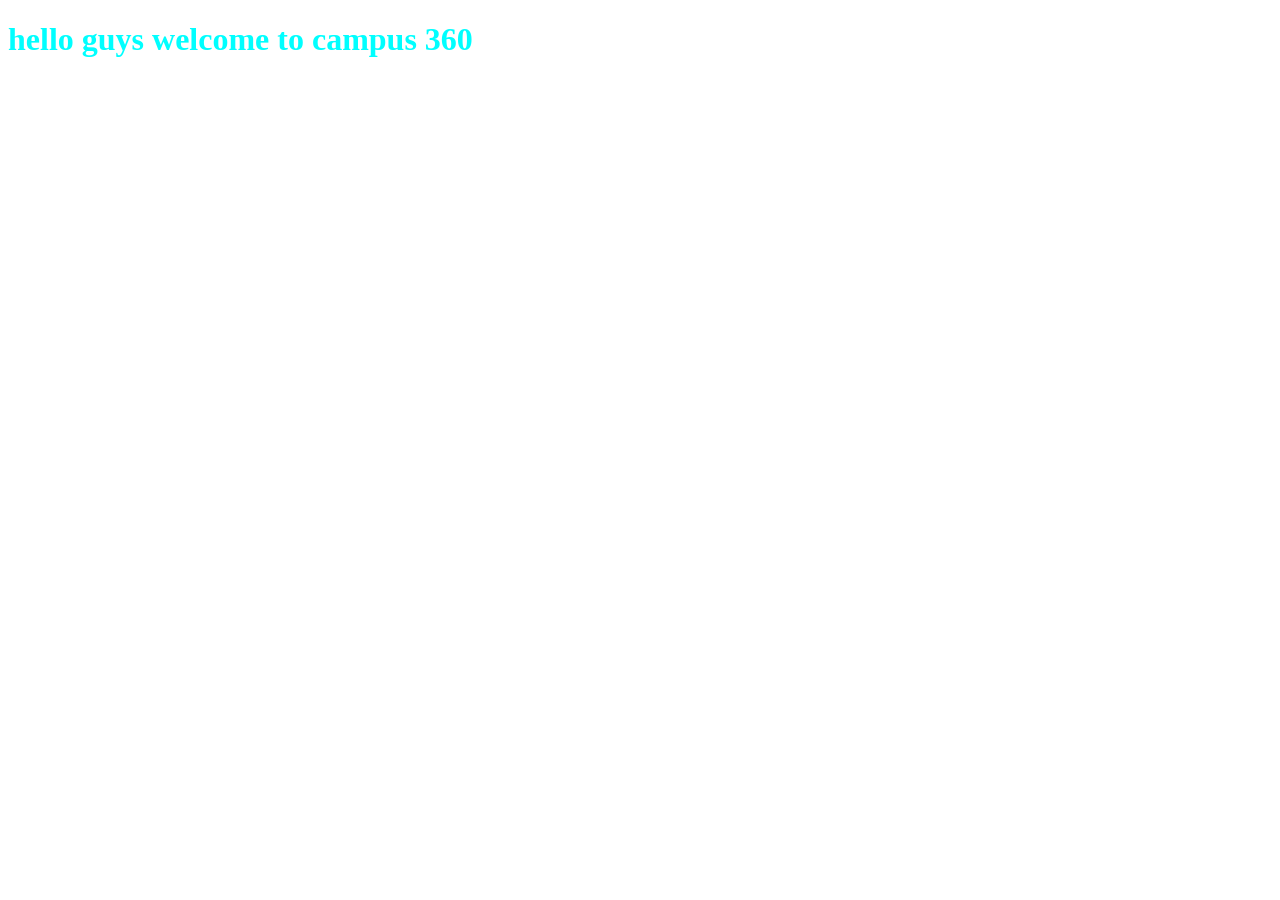
==== index.html @ a8e4c573 "Update index.html" ====
<!DOCTYPE html>
<html lang="en">
<head>
    <meta charset="UTF-8">
    <meta name="viewport" content="width=device-width, initial-scale=1.0">
    <title>Document</title>
</head>
<body>
    <h1 style="color: aqua;">hello guys welcome to campus 360</h1> 
</body>
</html>
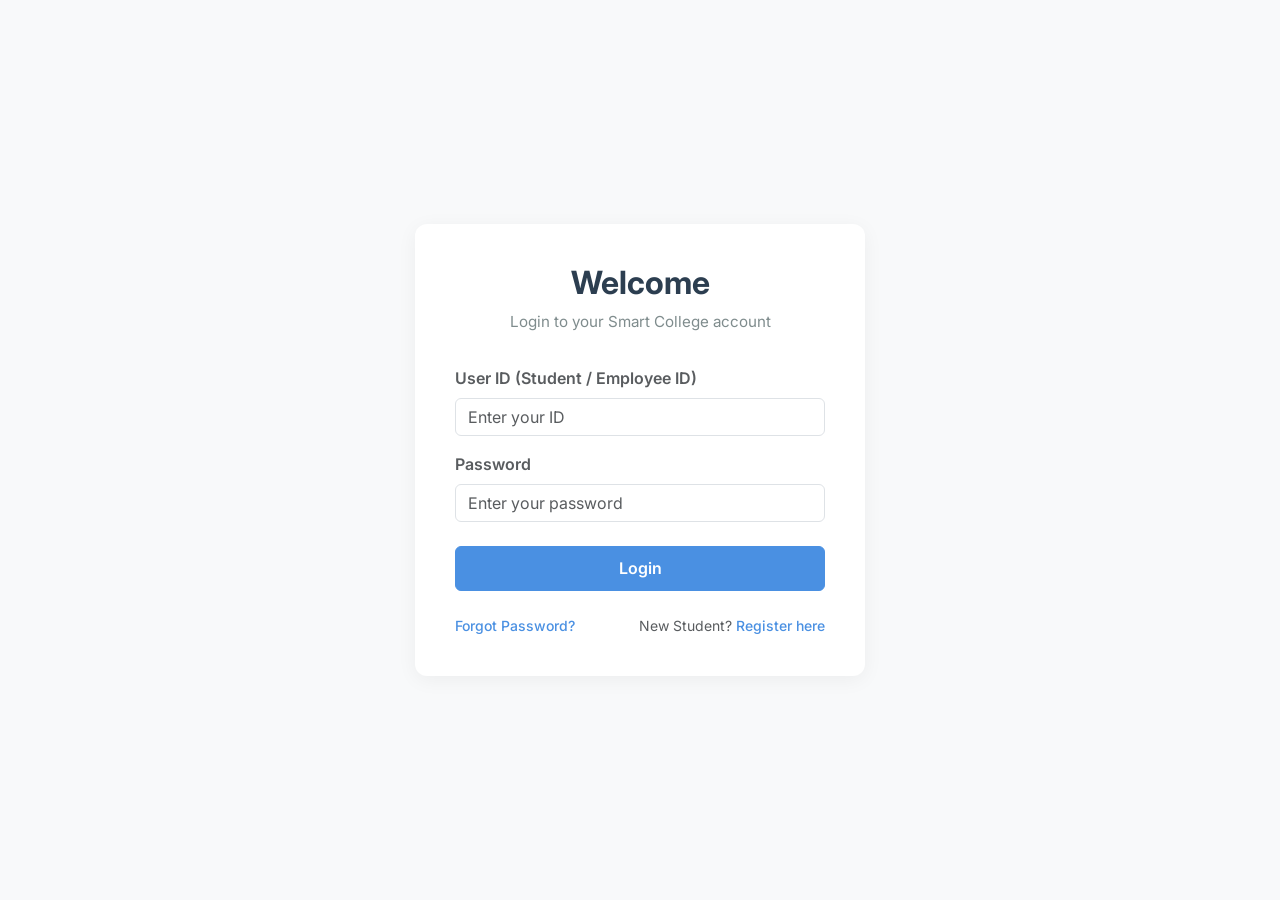
==== commit db7b8d7d: "Add files via upload" ====
--- a/index.html
+++ b/index.html
@@ -1,11 +1,86 @@
 <!DOCTYPE html>
 <html lang="en">
+
 <head>
     <meta charset="UTF-8">
     <meta name="viewport" content="width=device-width, initial-scale=1.0">
-    <title>Document</title>
+    <title>Login - Smart College</title>
+    <!-- Bootstrap 5 CSS -->
+    <link href="https://cdn.jsdelivr.net/npm/bootstrap@5.3.0/dist/css/bootstrap.min.css" rel="stylesheet">
+    <!-- Google Fonts -->
+    <link href="https://fonts.googleapis.com/css2?family=Inter:wght@400;500;600;700&display=swap" rel="stylesheet">
+    <!-- Custom CSS -->
+    <link rel="stylesheet" href="style.css">
 </head>
-<body>
-    <h1 style="color: aqua;">hello guys welcome to campus 360</h1> 
+
+<body class="bg-light">
+
+    <div class="auth-wrapper">
+        <div class="auth-card">
+
+            <div class="auth-header">
+                <h2>Welcome</h2>
+                <p>Login to your Smart College account</p>
+            </div>
+
+            <!-- Alert Container for displaying errors and success messages via JS -->
+            <div id="alert-container"></div>
+
+            <form action="login_process.php" method="POST">
+
+                <div class="mb-3">
+                    <label for="user_id" class="form-label text-muted fw-semibold">User ID (Student / Employee
+                        ID)</label>
+                    <input type="text" class="form-control" id="user_id" name="user_id" placeholder="Enter your ID"
+                        required>
+                </div>
+
+                <div class="mb-4">
+                    <label for="password" class="form-label text-muted fw-semibold">Password</label>
+                    <input type="password" class="form-control" id="password" name="password"
+                        placeholder="Enter your password" required>
+                </div>
+
+                <button type="submit" class="btn btn-primary w-100 mb-3">Login</button>
+
+                <div class="d-flex justify-content-between align-items-center mt-2">
+                    <a href="forgot_password.php" class="text-link small">Forgot Password?</a>
+                    <span class="small text-muted">New Student? <a href="register.html" class="text-link">Register
+                            here</a></span>
+                </div>
+
+            </form>
+        </div>
+    </div>
+
+    <!-- Bootstrap 5 JS Bundle -->
+    <script src="https://cdn.jsdelivr.net/npm/bootstrap@5.3.0/dist/js/bootstrap.bundle.min.js"></script>
+
+    <script>
+        document.addEventListener('DOMContentLoaded', function () {
+            const urlParams = new URLSearchParams(window.location.search);
+            const error = urlParams.get('error');
+            const success = urlParams.get('success');
+
+            const alertContainer = document.getElementById('alert-container');
+
+            if (error) {
+                alertContainer.innerHTML = `<div class="alert alert-danger alert-custom alert-dismissible fade show" role="alert">
+                    ${decodeURIComponent(error)}
+                    <button type="button" class="btn-close" data-bs-dismiss="alert" aria-label="Close"></button>
+                </div>`;
+            }
+            if (success) {
+                alertContainer.innerHTML = `<div class="alert alert-success alert-custom alert-dismissible fade show" role="alert">
+                    ${decodeURIComponent(success)}
+                    <button type="button" class="btn-close" data-bs-dismiss="alert" aria-label="Close"></button>
+                </div>`;
+            }
+            if (error || success) {
+                window.history.replaceState({}, document.title, window.location.pathname);
+            }
+        });
+    </script>
 </body>
+
 </html>
--- a/style.css
+++ b/style.css
@@ -0,0 +1,78 @@
+/* Custom Global Styles for Smart College Management System */
+
+body {
+    background-color: #f4f7f6;
+    font-family: 'Inter', 'Roboto', sans-serif;
+}
+
+.auth-wrapper {
+    min-height: 100vh;
+    display: flex;
+    align-items: center;
+    justify-content: center;
+}
+
+.auth-card {
+    background: #ffffff;
+    border-radius: 12px;
+    box-shadow: 0 4px 20px rgba(0, 0, 0, 0.05);
+    padding: 2.5rem;
+    width: 100%;
+    max-width: 450px;
+    transition: transform 0.3s ease;
+}
+
+.auth-card:hover {
+    transform: translateY(-5px);
+}
+
+.auth-header {
+    text-align: center;
+    margin-bottom: 2rem;
+}
+
+.auth-header h2 {
+    font-weight: 700;
+    color: #2c3e50;
+    margin-bottom: 0.5rem;
+}
+
+.auth-header p {
+    color: #7f8c8d;
+    font-size: 0.95rem;
+}
+
+.form-control:focus {
+    border-color: #4a90e2;
+    box-shadow: 0 0 0 0.2rem rgba(74, 144, 226, 0.25);
+}
+
+.btn-primary {
+    background-color: #4a90e2;
+    border-color: #4a90e2;
+    font-weight: 600;
+    padding: 0.6rem 1rem;
+    transition: background-color 0.3s, border-color 0.3s;
+}
+
+.btn-primary:hover {
+    background-color: #357abd;
+    border-color: #357abd;
+}
+
+.text-link {
+    color: #4a90e2;
+    text-decoration: none;
+    font-weight: 500;
+    transition: color 0.3s;
+}
+
+.text-link:hover {
+    color: #357abd;
+    text-decoration: underline;
+}
+
+.alert-custom {
+    font-size: 0.9rem;
+    border-radius: 8px;
+}
